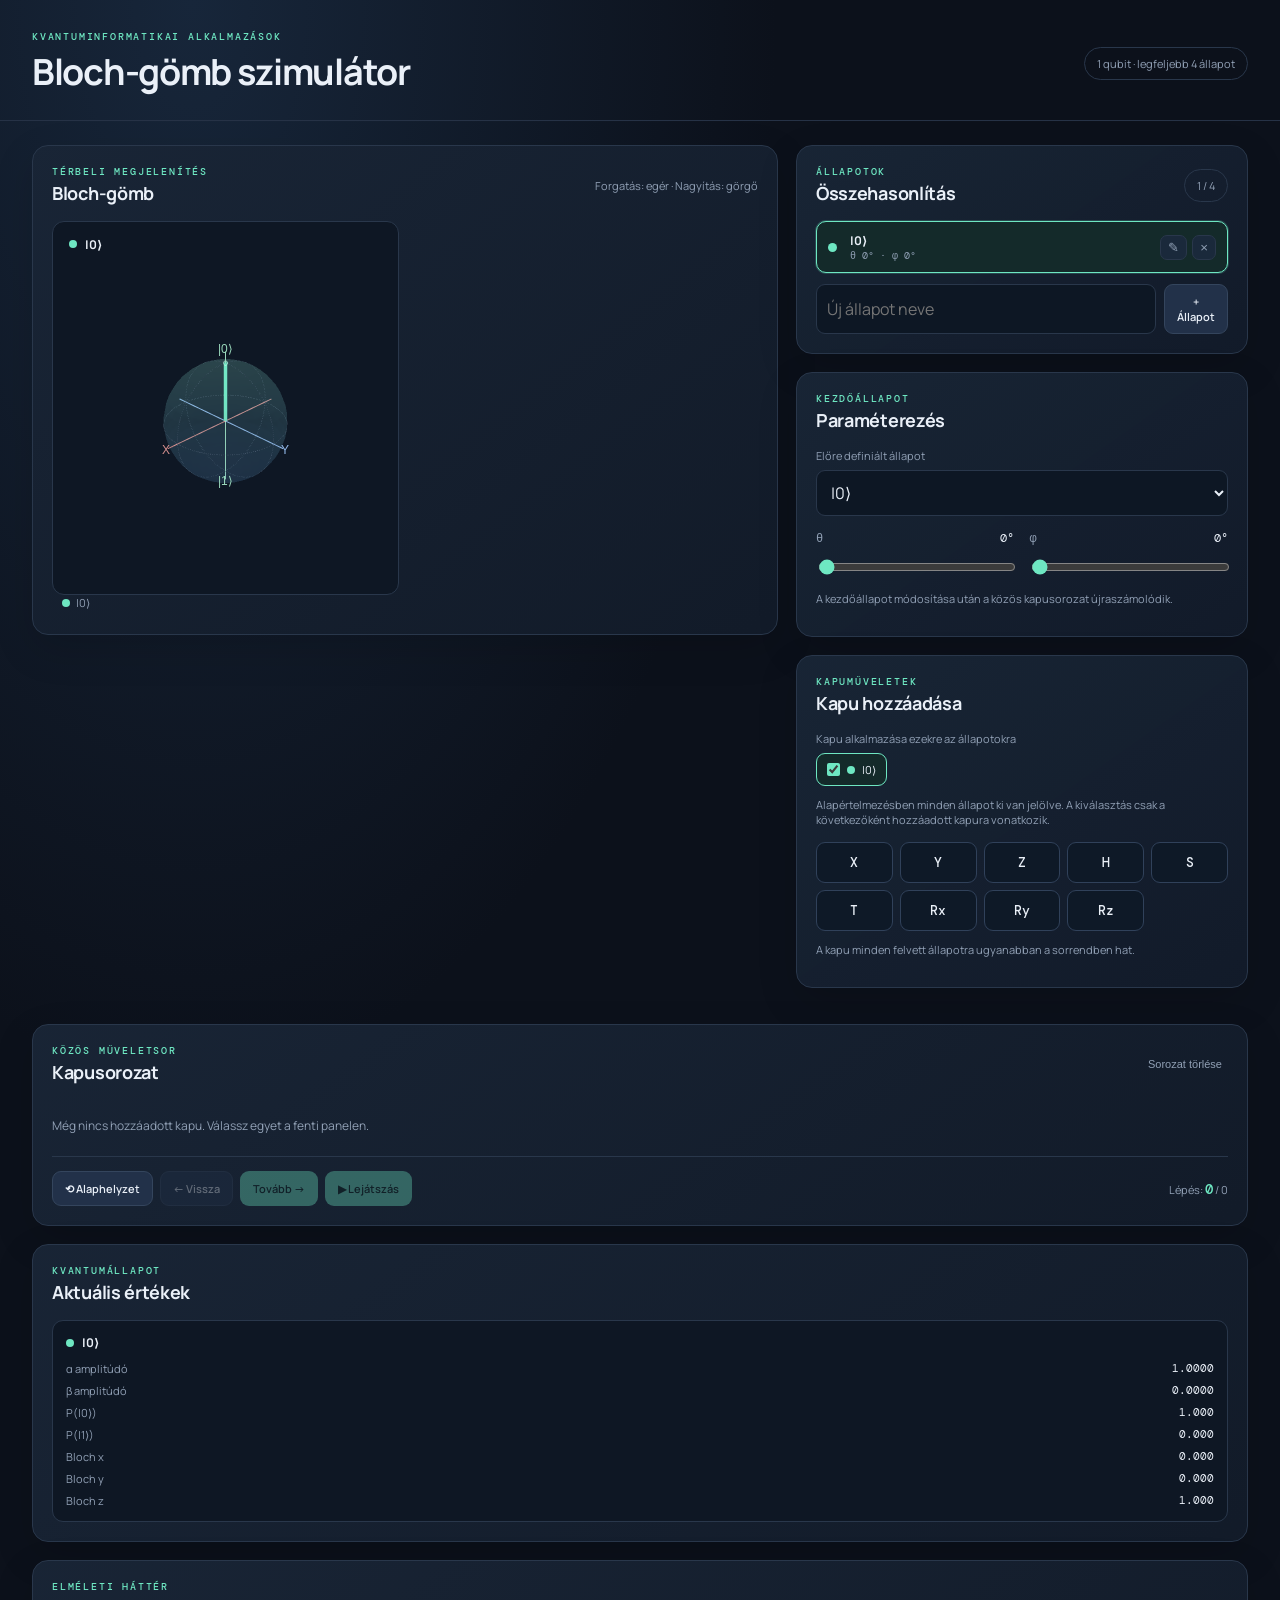
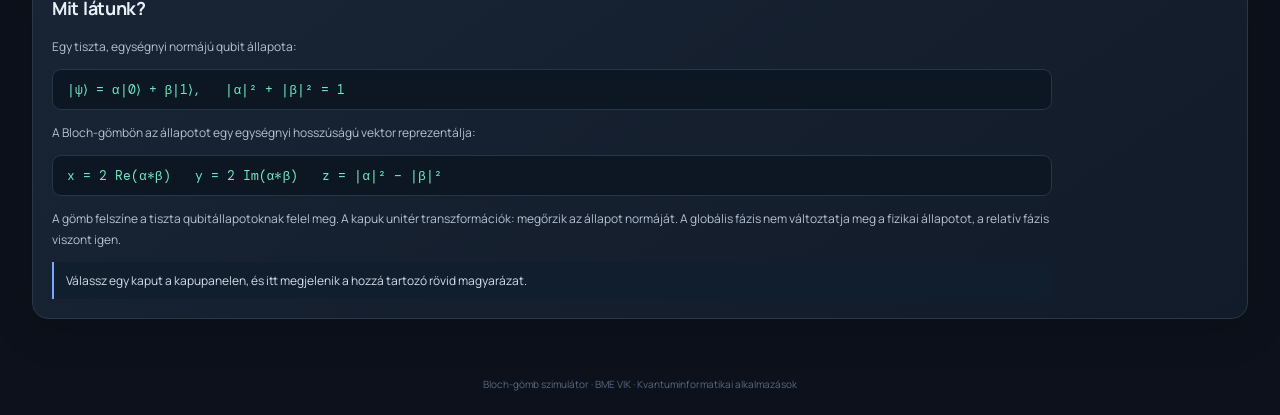
==== index.html @ 210e5cac "Big Push. Not finished. wrote a todo" ====
<!doctype html>
<html lang="hu">
<head>
  <meta charset="utf-8">
  <meta name="viewport" content="width=device-width, initial-scale=1">
  <title>Bloch-gömb szimulátor</title>
  <link rel="stylesheet" href="css/style.css">
  <link rel="stylesheet" href="css/components.css">
</head>
<body>
  <header class="topbar">
    <div>
      <p class="eyebrow">KVANTUMINFORMATIKAI ALKALMAZÁSOK</p>
      <h1>Bloch-gömb szimulátor</h1>
    </div>
    <div class="topbar-badge">1 qubit · legfeljebb 4 állapot</div>
  </header>

  <main class="app-grid">
    <section class="panel visualization-panel">
      <div class="panel-heading">
        <div><p class="eyebrow">TÉRBELI MEGJELENÍTÉS</p><h2>Bloch-gömb</h2></div>
        <span class="hint">Forgatás: egér · Nagyítás: görgő</span>
      </div>
      <div id="blochPlots" class="bloch-grid" aria-label="Az állapotok különálló Bloch-gömbjei"></div>
      <div id="plotFallback" class="plot-fallback hidden">
        <strong>Hiányzik a Plotly könyvtár.</strong>
        <p>Töltsd le a <code>plotly.min.js</code> fájlt, és másold a projekt <code>lib/</code> mappájába. Részletek a README-ben.</p>
      </div>
      <div id="legend" class="legend"></div>
    </section>

    <aside class="side-column">
      <section class="panel">
        <div class="panel-heading"><div><p class="eyebrow">ÁLLAPOTOK</p><h2>Összehasonlítás</h2></div><span id="stateCount" class="counter">1 / 4</span></div>
        <div id="stateList" class="state-list"></div>
        <div class="add-state-row">
          <input id="newStateName" type="text" maxlength="20" placeholder="Új állapot neve">
          <button id="addStateBtn" class="button button-secondary">+ Állapot</button>
        </div>
      </section>

      <section class="panel">
        <div class="panel-heading"><div><p class="eyebrow">KEZDŐÁLLAPOT</p><h2>Paraméterezés</h2></div></div>
        <label class="field-label" for="presetSelect">Előre definiált állapot</label>
        <select id="presetSelect">
          <option value="0">|0⟩</option><option value="1">|1⟩</option>
          <option value="plus">|+⟩</option><option value="minus">|−⟩</option>
          <option value="plusI">|+i⟩</option><option value="minusI">|−i⟩</option>
        </select>
        <div class="parameter-grid">
          <label>θ <span id="thetaValue">0°</span><input id="thetaInput" type="range" min="0" max="180" value="0"></label>
          <label>φ <span id="phiValue">0°</span><input id="phiInput" type="range" min="0" max="360" value="0"></label>
        </div>
        <p class="small-note">A kezdőállapot módosítása után a közös kapusorozat újraszámolódik.</p>
      </section>

      <section class="panel">
        <div class="panel-heading"><div><p class="eyebrow">KAPUMŰVELETEK</p><h2>Kapu hozzáadása</h2></div></div>
        <div class="gate-target-section">
            <label class="field-label">Kapu alkalmazása ezekre az állapotokra</label>
            <div id="gateTargets" class="gate-targets"></div>
            <p class="small-note">
                Alapértelmezésben minden állapot ki van jelölve.
                A kiválasztás csak a következőként hozzáadott kapura vonatkozik.
            </p>
        </div>
        <div class="gate-grid">
          <button class="gate-button" data-gate="X">X</button><button class="gate-button" data-gate="Y">Y</button>
          <button class="gate-button" data-gate="Z">Z</button><button class="gate-button" data-gate="H">H</button>
          <button class="gate-button" data-gate="S">S</button><button class="gate-button" data-gate="T">T</button>
          <button class="gate-button" data-gate="Rx">Rx</button><button class="gate-button" data-gate="Ry">Ry</button>
          <button class="gate-button" data-gate="Rz">Rz</button>
        </div>
        <label id="angleField" class="field-label hidden" for="gateAngle">Forgatási szög (fok)</label>
        <input id="gateAngle" class="hidden" type="number" value="90" step="15">
        <p class="small-note">A kapu minden felvett állapotra ugyanabban a sorrendben hat.</p>
      </section>
    </aside>

    <section class="panel circuit-panel">
      <div class="panel-heading"><div><p class="eyebrow">KÖZÖS MŰVELETSOR</p><h2>Kapusorozat</h2></div><button id="clearCircuitBtn" class="text-button">Sorozat törlése</button></div>
      <div id="circuitList" class="circuit-list"><span class="empty-state">Még nincs hozzáadott kapu. Válassz egyet a fenti panelen.</span></div>
      <div class="control-row">
        <div class="playback-controls">
          <button id="resetBtn" class="button button-secondary">⟲ Alaphelyzet</button>
          <button id="prevBtn" class="button button-secondary">← Vissza</button>
          <button id="nextBtn" class="button button-primary">Tovább →</button>
          <button id="playBtn" class="button button-primary">▶ Lejátszás</button>
        </div>
        <div class="step-indicator">Lépés: <strong id="stepValue">0</strong> / <span id="stepMax">0</span></div>
      </div>
    </section>

    <section class="panel details-panel">
      <div class="panel-heading"><div><p class="eyebrow">KVANTUMÁLLAPOT</p><h2>Aktuális értékek</h2></div></div>
      <div id="stateDetails" class="details-grid"></div>
    </section>

    <section class="panel theory-panel">
      <div class="panel-heading"><div><p class="eyebrow">ELMÉLETI HÁTTÉR</p><h2>Mit látunk?</h2></div></div>
      <div class="theory-content">
        <p>Egy tiszta, egységnyi normájú qubit állapota:</p>
        <div class="formula">|ψ⟩ = α|0⟩ + β|1⟩, &nbsp; |α|² + |β|² = 1</div>
        <p>A Bloch-gömbön az állapotot egy egységnyi hosszúságú vektor reprezentálja:</p>
        <div class="formula">x = 2 Re(α*β) &nbsp; y = 2 Im(α*β) &nbsp; z = |α|² − |β|²</div>
        <p>A gömb felszíne a tiszta qubitállapotoknak felel meg. A kapuk unitér transzformációk: megőrzik az állapot normáját. A globális fázis nem változtatja meg a fizikai állapotot, a relatív fázis viszont igen.</p>
        <div id="gateExplanation" class="explanation">Válassz egy kaput a kapupanelen, és itt megjelenik a hozzá tartozó rövid magyarázat.</div>
      </div>
    </section>
  </main>
  <footer>Bloch-gömb szimulátor · BME VIK · Kvantuminformatikai alkalmazások</footer>

  <script src="lib/plotly.min.js"></script>
  <script src="js/quantum.js"></script>
  <script src="js/gates.js"></script>
  <script src="js/simulator.js"></script>
  <script src="js/bloch-sphere.js"></script>
  <script src="js/ui.js"></script>
  <script src="js/main.js"></script>
</body>
</html>
---- css/style.css ----
@import url('https://fonts.googleapis.com/css2?family=DM+Mono:wght@400;500&family=Manrope:wght@400;500;600;700;800&display=swap');
:root{--bg:#0c111b;--panel:#141d2b;--panel2:#192536;--line:#29374b;--text:#eaf0f8;--muted:#91a0b5;--accent:#6ee7c2;--accent2:#7aa7ff;--danger:#ff7b86;--radius:16px}
*{box-sizing:border-box}body{margin:0;background:radial-gradient(ellipse at 15% 0%,#17263a 0,transparent 38%),var(--bg);color:var(--text);font-family:Manrope,system-ui,sans-serif;min-height:100vh}
.topbar{max-width:1440px;margin:auto;padding:30px 32px 24px;display:flex;align-items:center;justify-content:space-between;border-bottom:1px solid #263246}
h1{font-size:clamp(25px,3vw,36px);margin:4px 0 0;letter-spacing:-1.3px}h2{font-size:18px;margin:3px 0 0;letter-spacing:-.3px}.eyebrow{font:500 10px 'DM Mono',monospace;letter-spacing:1.8px;color:var(--accent);margin:0}.topbar-badge,.counter{border:1px solid var(--line);padding:8px 12px;border-radius:30px;color:var(--muted);font-size:11px}
.app-grid{max-width:1440px;margin:24px auto;padding:0 32px 30px;display:grid;grid-template-columns:minmax(0,1.65fr) minmax(330px,1fr);gap:18px;align-items:start}
.panel{background:linear-gradient(145deg,rgba(25,37,54,.96),rgba(18,27,41,.98));border:1px solid var(--line);border-radius:var(--radius);padding:19px;box-shadow:0 14px 40px #0002}
.visualization-panel{grid-row:span 2}.panel-heading{display:flex;justify-content:space-between;align-items:center;margin-bottom:16px}.hint,.small-note{font-size:11px;color:var(--muted)}.plot{width:100%;height:490px}.plot-fallback{height:490px;display:grid;align-content:center;text-align:center;color:var(--muted);padding:25px}.hidden{display:none!important}
.side-column{display:grid;gap:18px}.state-list{display:grid;gap:8px}.state-row{display:grid;grid-template-columns:12px minmax(0,1fr) auto;gap:10px;align-items:center;background:#0e1724;border:1px solid #27354a;border-radius:10px;padding:10px 11px}.state-dot{width:9px;height:9px;border-radius:50%}.state-name{font-size:12px;font-weight:700}.state-meta{font:10px 'DM Mono',monospace;color:var(--muted)}.state-actions{display:flex;gap:5px}.icon-button{border:1px solid var(--line);background:#1a293b;color:var(--muted);border-radius:7px;padding:4px 7px;cursor:pointer}.icon-button:hover{color:var(--text);border-color:var(--accent)}
.add-state-row{display:flex;gap:8px;margin-top:11px}input,select{font:inherit;color:var(--text);background:#0d1724;border:1px solid var(--line);border-radius:9px;padding:10px;width:100%;outline:none}input:focus,select:focus{border-color:var(--accent2)}.add-state-row input{min-width:0}
.field-label{display:block;font-size:11px;color:var(--muted);margin:12px 0 7px}.parameter-grid{display:grid;grid-template-columns:1fr 1fr;gap:15px;margin-top:14px}.parameter-grid label{font:12px 'DM Mono',monospace;color:var(--muted)}.parameter-grid label span{float:right;color:var(--text)}input[type=range]{padding:0;margin-top:12px;accent-color:var(--accent);background:transparent}
.gate-grid{display:grid;grid-template-columns:repeat(5,1fr);gap:7px}.gate-button{background:#0e1927;color:var(--text);border:1px solid #30415a;border-radius:9px;padding:11px 5px;font:500 13px 'DM Mono',monospace;cursor:pointer;transition:.15s}.gate-button:hover{border-color:var(--accent);color:var(--accent);transform:translateY(-1px)}#gateAngle{margin-bottom:5px}
.legend{display:flex;flex-wrap:wrap;gap:12px;padding:0 10px 5px}.legend-item{display:flex;gap:6px;align-items:center;color:var(--muted);font-size:11px}.legend-dot{width:8px;height:8px;border-radius:50%}
.circuit-panel,.details-panel,.theory-panel{grid-column:1/-1}.circuit-list{min-height:56px;display:flex;align-items:center;gap:8px;flex-wrap:wrap;padding:8px 0 14px}.circuit-chip{display:flex;align-items:center;gap:8px;background:#0e1927;border:1px solid #30415a;border-radius:9px;padding:8px 9px;font:12px 'DM Mono',monospace}.circuit-chip.active{border-color:var(--accent);box-shadow:0 0 0 1px #6ee7c233}.chip-index{color:var(--muted);font-size:10px}.chip-remove{border:0;background:transparent;color:var(--danger);cursor:pointer;font-size:15px}.empty-state{color:var(--muted);font-size:12px}.control-row{border-top:1px solid var(--line);padding-top:14px;display:flex;justify-content:space-between;align-items:center;gap:12px}.playback-controls{display:flex;gap:7px;flex-wrap:wrap}.button{border-radius:9px;padding:9px 12px;font:600 11px Manrope,sans-serif;cursor:pointer;border:1px solid transparent}.button-primary{background:var(--accent);color:#092019}.button-primary:hover{filter:brightness(1.08)}.button-secondary{background:#223149;color:var(--text);border-color:#34455d}.button-secondary:hover{border-color:var(--accent2)}.text-button{background:none;border:0;color:var(--muted);cursor:pointer;font-size:11px}.text-button:hover{color:var(--danger)}.step-indicator{font-size:11px;color:var(--muted);white-space:nowrap}.step-indicator strong{color:var(--accent);font:500 14px 'DM Mono',monospace}
.details-grid{display:grid;grid-template-columns:repeat(auto-fit,minmax(230px,1fr));gap:12px}.detail-card{border:1px solid var(--line);border-radius:11px;padding:13px;background:#0e1724}.detail-title{display:flex;align-items:center;gap:8px;font-size:12px;font-weight:700;margin-bottom:10px}.detail-table{display:grid;grid-template-columns:1fr auto;gap:7px;font-size:11px;color:var(--muted)}.detail-table strong{font:11px 'DM Mono',monospace;color:var(--text);text-align:right}
.theory-content{max-width:1000px;color:#b6c2d2;font-size:12px;line-height:1.75}.formula{font:13px 'DM Mono',monospace;color:var(--accent);background:#0d1724;border:1px solid #25354a;border-radius:9px;padding:11px 14px;margin:10px 0}.explanation{border-left:2px solid var(--accent2);padding:8px 12px;margin-top:12px;color:#d4deea;background:#111e2d;border-radius:0 8px 8px 0}
footer{text-align:center;color:#596a81;font-size:10px;padding:4px 20px 24px}
@media(max-width:900px){.app-grid{grid-template-columns:1fr;padding:0 16px}.visualization-panel{grid-row:auto}.side-column{grid-template-columns:1fr 1fr}.topbar{padding:22px 16px}.plot{height:410px}}
@media(max-width:600px){.side-column{grid-template-columns:1fr}.topbar{align-items:flex-start;gap:10px;flex-direction:column}.plot{height:350px}.control-row{align-items:flex-start;flex-direction:column}.parameter-grid{gap:8px}}

/* Külön Bloch-gömb minden kvantumállapothoz. */

.bloch-grid {
  display: grid;
  grid-template-columns: repeat(2, minmax(0, 1fr));
  gap: 12px;
  width: 100%;
}

.bloch-grid[data-count="1"] {
  grid-template-columns: 1fr;
}

.bloch-card {
  min-width: 0;
  overflow: hidden;
  background: #0e1724;
  border: 1px solid var(--line);
  border-radius: 12px;
  padding: 8px;
}

.bloch-card-heading {
  display: flex;
  align-items: center;
  gap: 8px;
  min-height: 26px;
  padding: 2px 8px 0;
}

.bloch-card-name {
  font-size: 12px;
  color: var(--text);
}

.bloch-plot-canvas {
  width: 100%;
  height: 330px;
}

.bloch-grid[data-count="1"] .bloch-plot-canvas {
  height: 490px;
}

@media (max-width: 900px) {
  .bloch-plot-canvas {
    height: 300px;
  }

  .bloch-grid[data-count="1"] .bloch-plot-canvas {
    height: 410px;
  }
}

@media (max-width: 600px) {
  .bloch-grid {
    grid-template-columns: 1fr;
  }

  .bloch-plot-canvas,
  .bloch-grid[data-count="1"] .bloch-plot-canvas {
    height: 350px;
  }
}


/* Kiválasztott állapot a listában. */
.state-row.selected {
  border-color: var(--accent);
  background: #142a2a;
  box-shadow: 0 0 0 1px #6ee7c233;
}

/* Kapu célállapotainak kiválasztása. */
.gate-target-section {
  margin-bottom: 15px;
}

.gate-targets {
  display: flex;
  flex-wrap: wrap;
  gap: 8px;
}

.gate-target-option {
  display: inline-flex;
  align-items: center;
  gap: 7px;
  padding: 8px 10px;
  background: #0e1724;
  border: 1px solid var(--line);
  border-radius: 9px;
  color: var(--text);
  font-size: 11px;
  cursor: pointer;
}

.gate-target-option:has(input:checked) {
  border-color: var(--accent);
  background: #142a2a;
}

.gate-target-option input {
  width: auto;
  margin: 0;
  accent-color: var(--accent);
}

.chip-targets {
  color: var(--muted);
  font: 10px 'DM Mono', monospace;
  max-width: 180px;
  overflow: hidden;
  text-overflow: ellipsis;
  white-space: nowrap;
}
---- css/components.css ----
/* A komponensek közös, újrahasznosítható stílusai. */
button:focus-visible{outline:2px solid var(--accent);outline-offset:2px}
button:disabled{opacity:.35;cursor:not-allowed;transform:none}
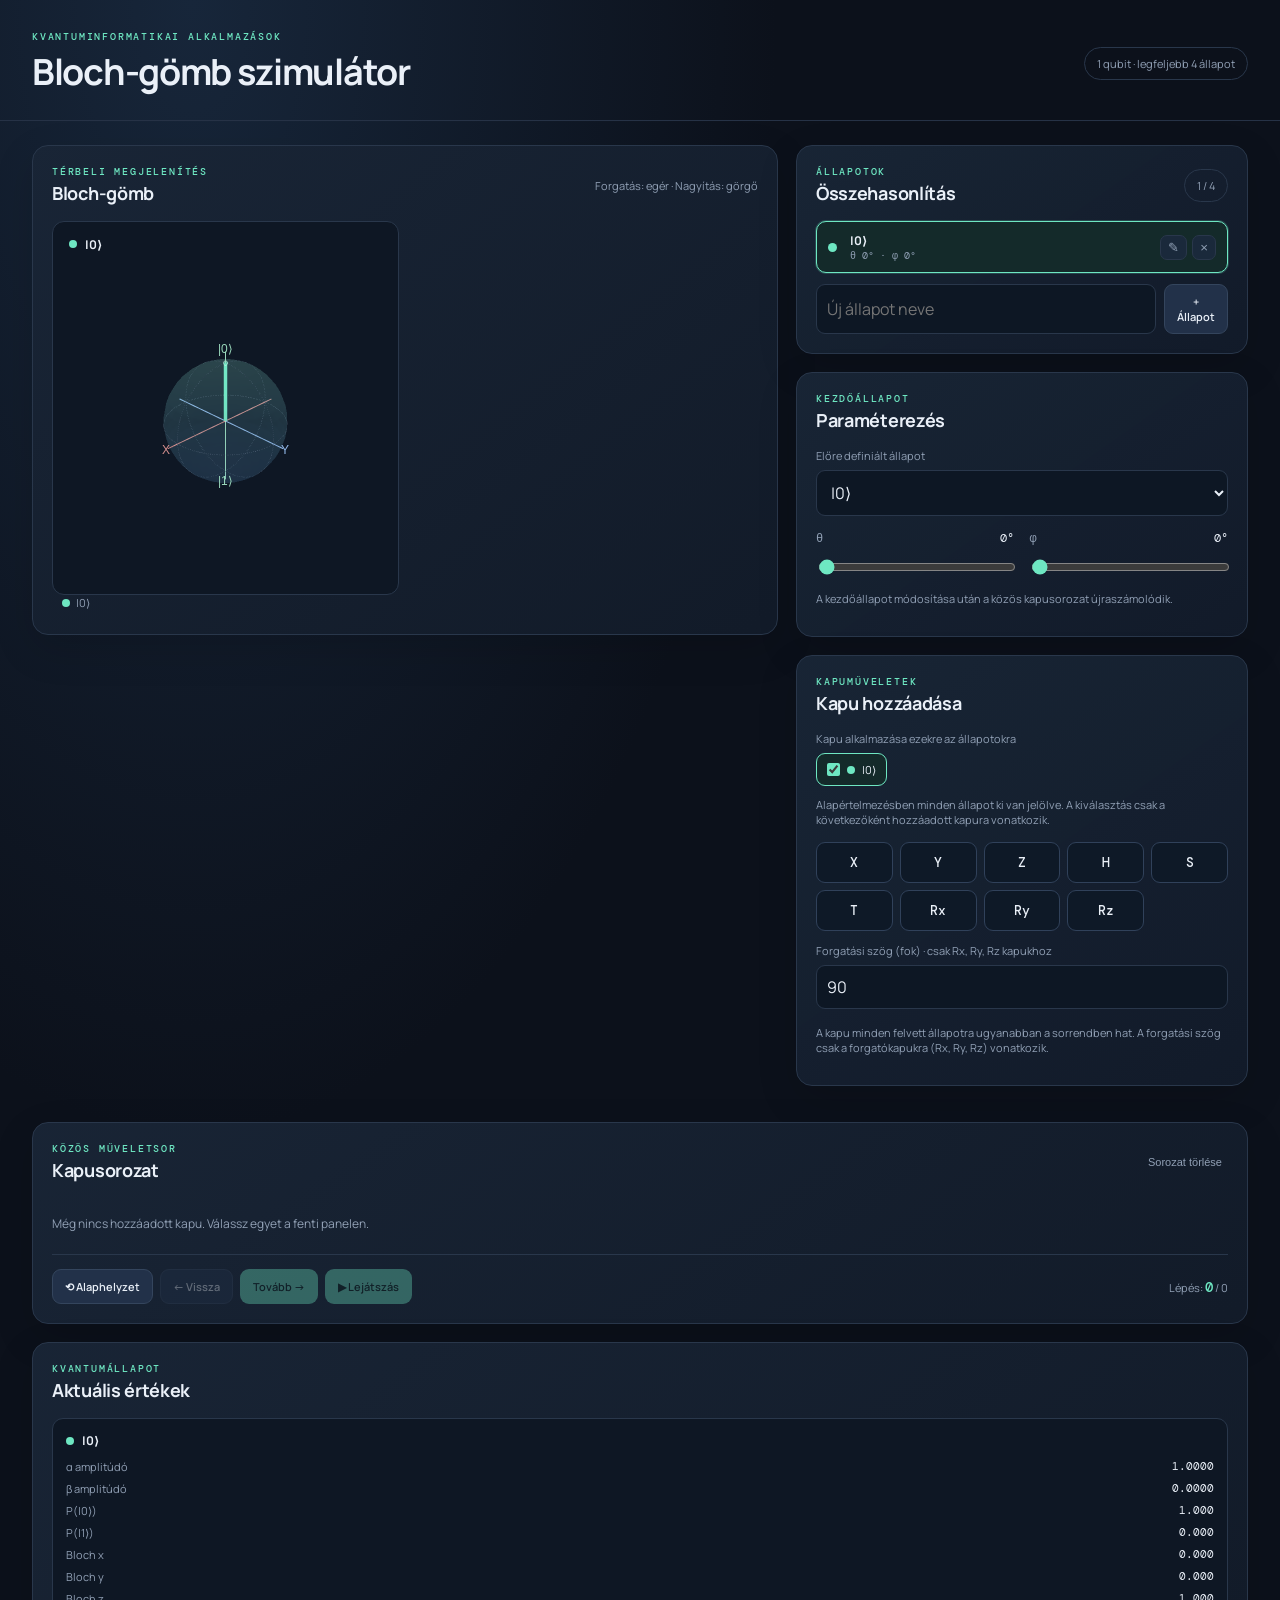
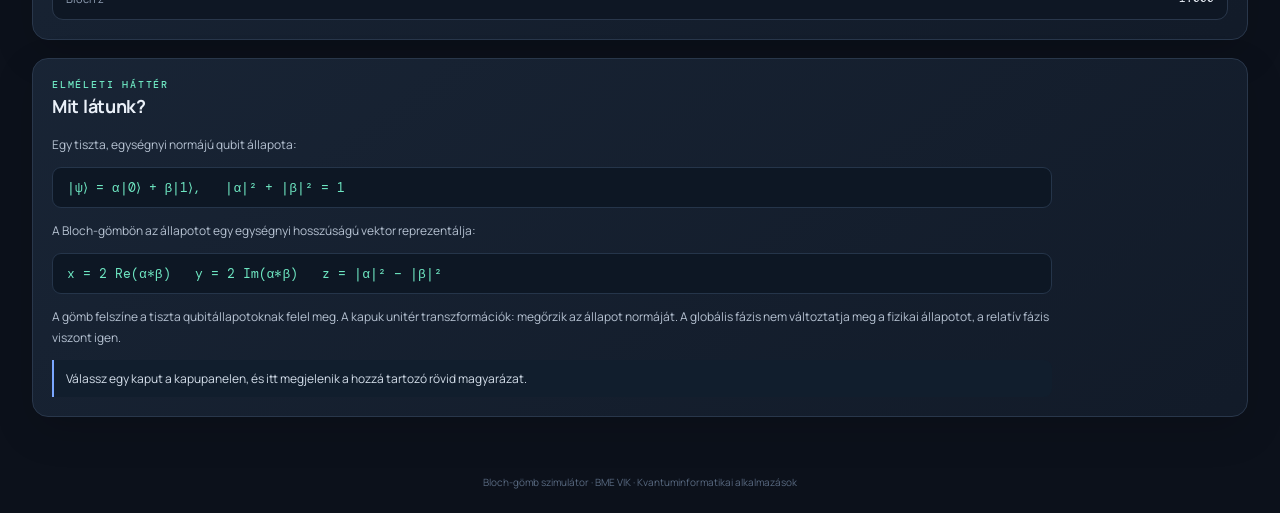
==== commit fd23a641: "fix: forgatasi szog mezo lathatova tetele es Readme frissitese - A #angleField/#gateAngle tobbe nem " ====
--- a/index.html
+++ b/index.html
@@ -72,9 +72,9 @@
           <button class="gate-button" data-gate="Rx">Rx</button><button class="gate-button" data-gate="Ry">Ry</button>
           <button class="gate-button" data-gate="Rz">Rz</button>
         </div>
-        <label id="angleField" class="field-label hidden" for="gateAngle">Forgatási szög (fok)</label>
-        <input id="gateAngle" class="hidden" type="number" value="90" step="15">
-        <p class="small-note">A kapu minden felvett állapotra ugyanabban a sorrendben hat.</p>
+        <label id="angleField" class="field-label" for="gateAngle">Forgatási szög (fok) · csak Rx, Ry, Rz kapukhoz</label>
+        <input id="gateAngle" type="number" value="90" step="15" min="-360" max="360">
+        <p class="small-note">A kapu minden felvett állapotra ugyanabban a sorrendben hat. A forgatási szög csak a forgatókapukra (Rx, Ry, Rz) vonatkozik.</p>
       </section>
     </aside>
 
--- a/css/components.css
+++ b/css/components.css
@@ -1,3 +1,13 @@
 /* A komponensek közös, újrahasznosítható stílusai. */
 button:focus-visible{outline:2px solid var(--accent);outline-offset:2px}
 button:disabled{opacity:.35;cursor:not-allowed;transform:none}
+
+/* A forgatási szög mező kiemelése, amikor forgatókapura (Rx/Ry/Rz) mutat a felhasználó. */
+#angleField.angle-active {
+  color: var(--accent);
+}
+
+#angleField.angle-active + #gateAngle {
+  border-color: var(--accent);
+  box-shadow: 0 0 0 1px #6ee7c233;
+}
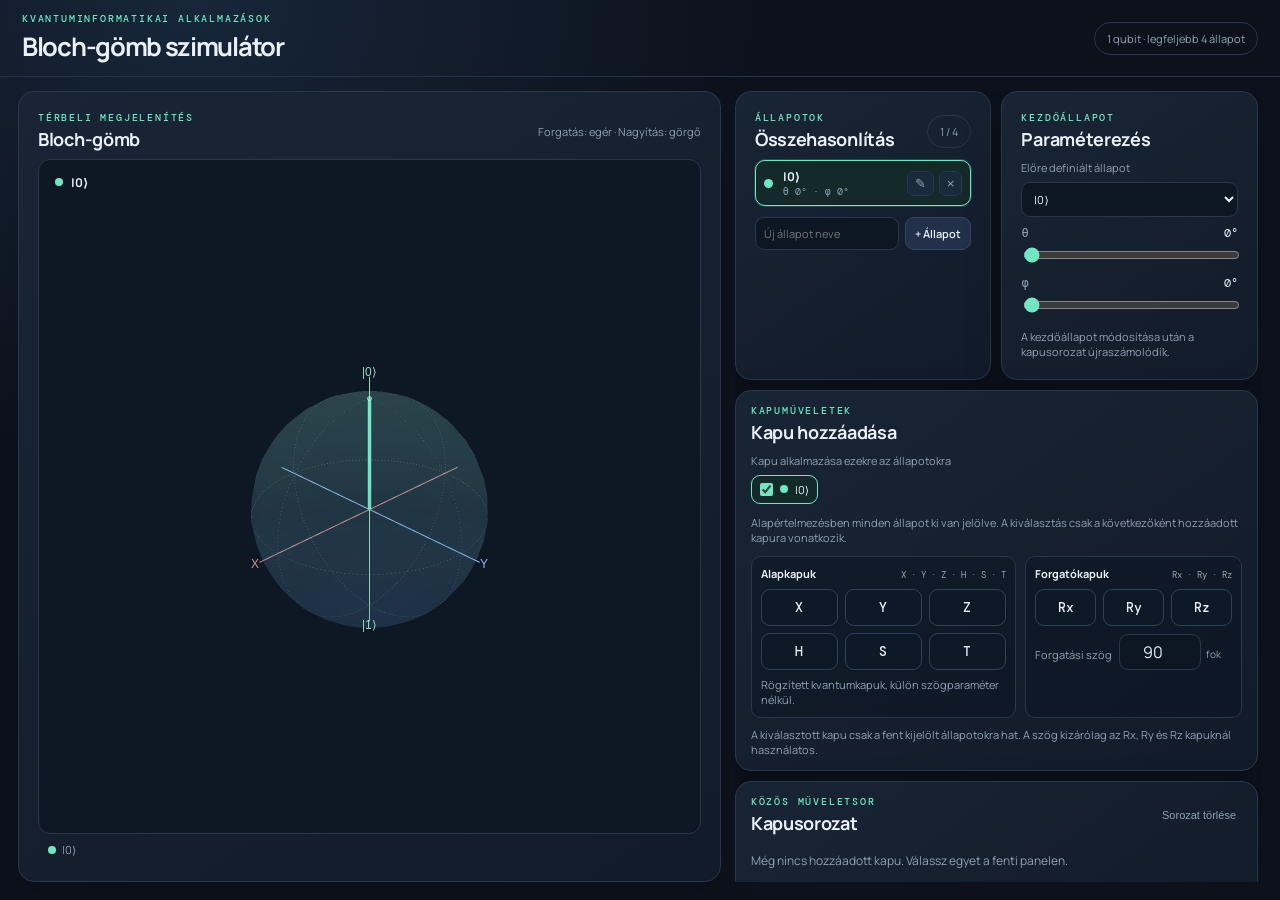
==== commit d8534bc5: "Work in progress. Read the TODO. A lot more done, just a few more need. e.g.:human tests" ====
--- a/index.html
+++ b/index.html
@@ -22,7 +22,7 @@
         <div><p class="eyebrow">TÉRBELI MEGJELENÍTÉS</p><h2>Bloch-gömb</h2></div>
         <span class="hint">Forgatás: egér · Nagyítás: görgő</span>
       </div>
-      <div id="blochPlots" class="bloch-grid" aria-label="Az állapotok különálló Bloch-gömbjei"></div>
+      <div id="blochPlots" class="bloch-grid" aria-label="A kiválasztott kvantumállapot Bloch-gömbje"></div>
       <div id="plotFallback" class="plot-fallback hidden">
         <strong>Hiányzik a Plotly könyvtár.</strong>
         <p>Töltsd le a <code>plotly.min.js</code> fájlt, és másold a projekt <code>lib/</code> mappájába. Részletek a README-ben.</p>
@@ -31,7 +31,8 @@
     </section>
 
     <aside class="side-column">
-      <section class="panel">
+      <div class="control-top-grid">
+      <section class="panel state-panel">
         <div class="panel-heading"><div><p class="eyebrow">ÁLLAPOTOK</p><h2>Összehasonlítás</h2></div><span id="stateCount" class="counter">1 / 4</span></div>
         <div id="stateList" class="state-list"></div>
         <div class="add-state-row">
@@ -40,22 +41,24 @@
         </div>
       </section>
 
-      <section class="panel">
+      <section class="panel parameter-panel">
         <div class="panel-heading"><div><p class="eyebrow">KEZDŐÁLLAPOT</p><h2>Paraméterezés</h2></div></div>
         <label class="field-label" for="presetSelect">Előre definiált állapot</label>
         <select id="presetSelect">
           <option value="0">|0⟩</option><option value="1">|1⟩</option>
           <option value="plus">|+⟩</option><option value="minus">|−⟩</option>
           <option value="plusI">|+i⟩</option><option value="minusI">|−i⟩</option>
+        <option value="custom">Egyéni</option>
         </select>
         <div class="parameter-grid">
           <label>θ <span id="thetaValue">0°</span><input id="thetaInput" type="range" min="0" max="180" value="0"></label>
           <label>φ <span id="phiValue">0°</span><input id="phiInput" type="range" min="0" max="360" value="0"></label>
         </div>
-        <p class="small-note">A kezdőállapot módosítása után a közös kapusorozat újraszámolódik.</p>
+        <p class="small-note">A kezdőállapot módosítása után a kapusorozat újraszámolódik.</p>
       </section>
+      </div>
 
-      <section class="panel">
+      <section class="panel gate-panel">
         <div class="panel-heading"><div><p class="eyebrow">KAPUMŰVELETEK</p><h2>Kapu hozzáadása</h2></div></div>
         <div class="gate-target-section">
             <label class="field-label">Kapu alkalmazása ezekre az állapotokra</label>
@@ -65,20 +68,31 @@
                 A kiválasztás csak a következőként hozzáadott kapura vonatkozik.
             </p>
         </div>
-        <div class="gate-grid">
-          <button class="gate-button" data-gate="X">X</button><button class="gate-button" data-gate="Y">Y</button>
-          <button class="gate-button" data-gate="Z">Z</button><button class="gate-button" data-gate="H">H</button>
-          <button class="gate-button" data-gate="S">S</button><button class="gate-button" data-gate="T">T</button>
-          <button class="gate-button" data-gate="Rx">Rx</button><button class="gate-button" data-gate="Ry">Ry</button>
-          <button class="gate-button" data-gate="Rz">Rz</button>
+        <div class="gate-groups">
+          <div class="gate-group standard-gates">
+            <div class="gate-group-heading"><strong>Alapkapuk</strong><span>X · Y · Z · H · S · T</span></div>
+            <div class="gate-grid standard-gate-grid">
+              <button class="gate-button" data-gate="X">X</button><button class="gate-button" data-gate="Y">Y</button>
+              <button class="gate-button" data-gate="Z">Z</button><button class="gate-button" data-gate="H">H</button>
+              <button class="gate-button" data-gate="S">S</button><button class="gate-button" data-gate="T">T</button>
+            </div>
+            <p class="small-note">Rögzített kvantumkapuk, külön szögparaméter nélkül.</p>
+          </div>
+          <div class="gate-group rotation-gates">
+            <div class="gate-group-heading"><strong>Forgatókapuk</strong><span>Rx · Ry · Rz</span></div>
+            <div class="gate-grid rotation-gate-grid">
+              <button class="gate-button" data-gate="Rx">Rx</button><button class="gate-button" data-gate="Ry">Ry</button>
+              <button class="gate-button" data-gate="Rz">Rz</button>
+            </div>
+            <div class="angle-control">
+              <label id="angleField" class="field-label" for="gateAngle">Forgatási szög</label>
+              <div class="angle-input-row"><input id="gateAngle" type="number" value="90" step="15" min="-360" max="360"><span>fok</span></div>
+            </div>
+          </div>
         </div>
-        <label id="angleField" class="field-label" for="gateAngle">Forgatási szög (fok) · csak Rx, Ry, Rz kapukhoz</label>
-        <input id="gateAngle" type="number" value="90" step="15" min="-360" max="360">
-        <p class="small-note">A kapu minden felvett állapotra ugyanabban a sorrendben hat. A forgatási szög csak a forgatókapukra (Rx, Ry, Rz) vonatkozik.</p>
+        <p class="small-note gate-help">A kiválasztott kapu csak a fent kijelölt állapotokra hat. A szög kizárólag az Rx, Ry és Rz kapuknál használatos.</p>
       </section>
-    </aside>
-
-    <section class="panel circuit-panel">
+      <section class="panel circuit-panel">
       <div class="panel-heading"><div><p class="eyebrow">KÖZÖS MŰVELETSOR</p><h2>Kapusorozat</h2></div><button id="clearCircuitBtn" class="text-button">Sorozat törlése</button></div>
       <div id="circuitList" class="circuit-list"><span class="empty-state">Még nincs hozzáadott kapu. Válassz egyet a fenti panelen.</span></div>
       <div class="control-row">
@@ -92,12 +106,13 @@
       </div>
     </section>
 
-    <section class="panel details-panel">
+      <div class="info-grid">
+      <section class="panel details-panel">
       <div class="panel-heading"><div><p class="eyebrow">KVANTUMÁLLAPOT</p><h2>Aktuális értékek</h2></div></div>
       <div id="stateDetails" class="details-grid"></div>
     </section>
 
-    <section class="panel theory-panel">
+      <section class="panel theory-panel">
       <div class="panel-heading"><div><p class="eyebrow">ELMÉLETI HÁTTÉR</p><h2>Mit látunk?</h2></div></div>
       <div class="theory-content">
         <p>Egy tiszta, egységnyi normájú qubit állapota:</p>
@@ -107,7 +122,9 @@
         <p>A gömb felszíne a tiszta qubitállapotoknak felel meg. A kapuk unitér transzformációk: megőrzik az állapot normáját. A globális fázis nem változtatja meg a fizikai állapotot, a relatív fázis viszont igen.</p>
         <div id="gateExplanation" class="explanation">Válassz egy kaput a kapupanelen, és itt megjelenik a hozzá tartozó rövid magyarázat.</div>
       </div>
-    </section>
+      </section>
+      </div>
+    </aside>
   </main>
   <footer>Bloch-gömb szimulátor · BME VIK · Kvantuminformatikai alkalmazások</footer>
 
--- a/css/style.css
+++ b/css/style.css
@@ -134,3 +134,246 @@
   text-overflow: ellipsis;
   white-space: nowrap;
 }
+
+
+/* Teljes képernyős, kétpaneles munkafelület */
+html, body {
+  height: 100%;
+}
+body {
+  min-height: 0;
+  height: 100dvh;
+  overflow: hidden;
+  display: flex;
+  flex-direction: column;
+}
+.topbar {
+  width: 100%;
+  max-width: none;
+  flex: 0 0 auto;
+  padding: 12px 22px;
+}
+.topbar h1 {
+  font-size: clamp(21px, 2vw, 29px);
+}
+.app-grid {
+  width: 100%;
+  max-width: none;
+  flex: 1 1 auto;
+  min-height: 0;
+  margin: 0;
+  padding: 14px 18px 18px;
+  display: grid;
+  grid-template-columns: minmax(0, 1.2fr) minmax(390px, 0.9fr);
+  gap: 14px;
+  align-items: stretch;
+  overflow: hidden;
+}
+.visualization-panel {
+  grid-row: auto;
+  min-width: 0;
+  min-height: 0;
+  display: flex;
+  flex-direction: column;
+  overflow: hidden;
+}
+.visualization-panel .panel-heading {
+  flex: 0 0 auto;
+  margin-bottom: 8px;
+}
+.visualization-panel .bloch-grid {
+  flex: 1 1 auto;
+  min-height: 0;
+  display: grid;
+  grid-template-columns: repeat(2, minmax(0, 1fr));
+  grid-template-rows: repeat(2, minmax(0, 1fr));
+  gap: 10px;
+}
+.visualization-panel .bloch-grid[data-count="1"] {
+  grid-template-columns: minmax(0, 1fr);
+  grid-template-rows: minmax(0, 1fr);
+}
+.visualization-panel .bloch-grid[data-count="2"] {
+  grid-template-columns: repeat(2, minmax(0, 1fr));
+  grid-template-rows: minmax(0, 1fr);
+}
+.visualization-panel .bloch-card {
+  min-width: 0;
+  min-height: 0;
+  height: 100%;
+  display: flex;
+  flex-direction: column;
+}
+.visualization-panel .bloch-card-heading {
+  flex: 0 0 auto;
+}
+.visualization-panel .bloch-plot-canvas {
+  flex: 1 1 auto;
+  min-width: 0;
+  min-height: 0;
+  height: auto;
+}
+.visualization-panel .legend {
+  flex: 0 0 auto;
+  padding-top: 8px;
+}
+.side-column {
+  min-width: 0;
+  min-height: 0;
+  display: flex;
+  flex-direction: column;
+  gap: 10px;
+  overflow-y: auto;
+  overscroll-behavior: contain;
+  padding-right: 4px;
+}
+.side-column > .panel {
+  flex: 0 0 auto;
+  padding: 13px 15px;
+}
+.side-column .panel-heading {
+  margin-bottom: 9px;
+}
+.side-column .circuit-list {
+  min-height: 38px;
+  padding: 4px 0 9px;
+}
+.side-column .control-row {
+  padding-top: 9px;
+}
+.side-column .theory-content {
+  font-size: 11px;
+  line-height: 1.55;
+}
+.side-column .formula {
+  font-size: 11px;
+  padding: 8px 10px;
+  margin: 7px 0;
+}
+footer {
+  display: none;
+}
+.bloch-grid[data-count="1"] .bloch-plot-canvas,
+.bloch-plot-canvas {
+  height: auto;
+}
+@media (max-width: 900px) {
+  body {
+    height: auto;
+    min-height: 100dvh;
+    overflow: auto;
+    display: block;
+  }
+  .topbar {
+    padding: 14px 16px;
+  }
+  .app-grid {
+    display: flex;
+    flex-direction: column;
+    overflow: visible;
+    padding: 12px;
+  }
+  .visualization-panel {
+    min-height: 58vh;
+  }
+ .visualization-panel .bloch-grid {
+    min-height: 48vh;
+    grid-template-columns: minmax(0, 1fr);
+    grid-template-rows: none;
+    grid-auto-rows: minmax(320px, 44vh);
+  }
+  .visualization-panel .bloch-plot-canvas {
+    min-height: 44vh;
+  }
+  .side-column {
+    overflow: visible;
+  }
+  footer {
+    display: block;
+    padding: 10px;
+  }
+}
+
+/* Kompakt, összefüggő vezérlőelrendezés a jobb oldali panelen. */
+.control-top-grid {
+  display: grid;
+  grid-template-columns: minmax(0, 1fr) minmax(0, 1fr);
+  gap: 10px;
+  align-items: stretch;
+}
+.control-top-grid > .panel { min-width: 0; }
+.control-top-grid .panel-heading { min-height: 34px; }
+.state-panel .state-list { gap: 5px; }
+.state-panel .state-row { padding: 7px 8px; gap: 7px; }
+.state-panel .add-state-row { gap: 6px; }
+.state-panel .add-state-row input { padding: 8px; font-size: 11px; }
+.state-panel .add-state-row .button { padding: 8px 9px; white-space: nowrap; }
+.parameter-panel select { padding: 8px; font-size: 11px; }
+.parameter-panel .field-label { margin-top: 7px; }
+.parameter-panel .parameter-grid { grid-template-columns: 1fr; gap: 7px; margin-top: 8px; }
+.parameter-panel input[type="range"] { margin-top: 5px; }
+.parameter-panel .small-note { line-height: 1.4; margin-bottom: 0; }
+
+.gate-target-section { margin-bottom: 10px; }
+.gate-target-section .field-label { margin-top: 4px; }
+.gate-targets { gap: 6px; }
+.gate-target-option { padding: 6px 8px; }
+.gate-groups {
+  display: grid;
+  grid-template-columns: minmax(0, 1.1fr) minmax(0, .9fr);
+  gap: 9px;
+}
+.gate-group {
+  min-width: 0;
+  padding: 9px;
+  border: 1px solid var(--line);
+  border-radius: 10px;
+  background: rgba(8, 17, 29, .42);
+}
+.gate-group-heading {
+  display: flex;
+  align-items: baseline;
+  justify-content: space-between;
+  gap: 6px;
+  margin-bottom: 8px;
+}
+.gate-group-heading strong { font-size: 11px; }
+.gate-group-heading span { color: var(--muted); font: 9px 'DM Mono', monospace; white-space: nowrap; }
+.standard-gate-grid { grid-template-columns: repeat(3, minmax(0, 1fr)); }
+.rotation-gate-grid { grid-template-columns: repeat(3, minmax(0, 1fr)); }
+.gate-group .gate-button { padding: 9px 3px; }
+.gate-group .small-note { margin: 7px 0 0; line-height: 1.4; }
+.angle-control { display: flex; align-items: center; gap: 7px; margin-top: 8px; }
+.angle-control .field-label { margin: 0; white-space: nowrap; }
+.angle-input-row { display: flex; align-items: center; gap: 5px; min-width: 0; }
+.angle-input-row input { min-width: 0; padding: 6px 7px; text-align: center; }
+.angle-input-row span { color: var(--muted); font-size: 10px; }
+.gate-help { margin: 9px 0 0; }
+
+.info-grid {
+  display: grid;
+  grid-template-columns: minmax(0, 1.15fr) minmax(0, .85fr);
+  gap: 10px;
+  align-items: start;
+}
+.info-grid > .panel { min-width: 0; }
+.info-grid .details-grid { grid-template-columns: 1fr; }
+.info-grid .detail-card { padding: 9px; }
+.info-grid .detail-table { gap: 5px; }
+.info-grid .theory-content { font-size: 10px; line-height: 1.45; }
+.info-grid .formula { font-size: 9px; padding: 7px; overflow-wrap: anywhere; }
+.info-grid .explanation { padding: 7px 9px; margin-top: 8px; }
+
+@media (max-width: 1200px) {
+  .control-top-grid { grid-template-columns: 1fr; }
+  .parameter-panel .parameter-grid { grid-template-columns: 1fr 1fr; }
+}
+@media (max-width: 900px) {
+  .control-top-grid { grid-template-columns: 1fr 1fr; }
+  .info-grid { grid-template-columns: 1fr; }
+  .info-grid .details-grid { grid-template-columns: repeat(auto-fit, minmax(180px, 1fr)); }
+}
+@media (max-width: 600px) {
+  .control-top-grid, .gate-groups { grid-template-columns: 1fr; }
+  .parameter-panel .parameter-grid { grid-template-columns: 1fr 1fr; }
+}
--- a/css/components.css
+++ b/css/components.css
@@ -11,3 +11,9 @@
   border-color: var(--accent);
   box-shadow: 0 0 0 1px #6ee7c233;
 }
+
+/* A szögmező kiemelése akkor is működik, ha az input külön sorban van. */
+#angleField.angle-active + .angle-input-row input {
+  border-color: var(--accent);
+  box-shadow: 0 0 0 1px #6ee7c233;
+}
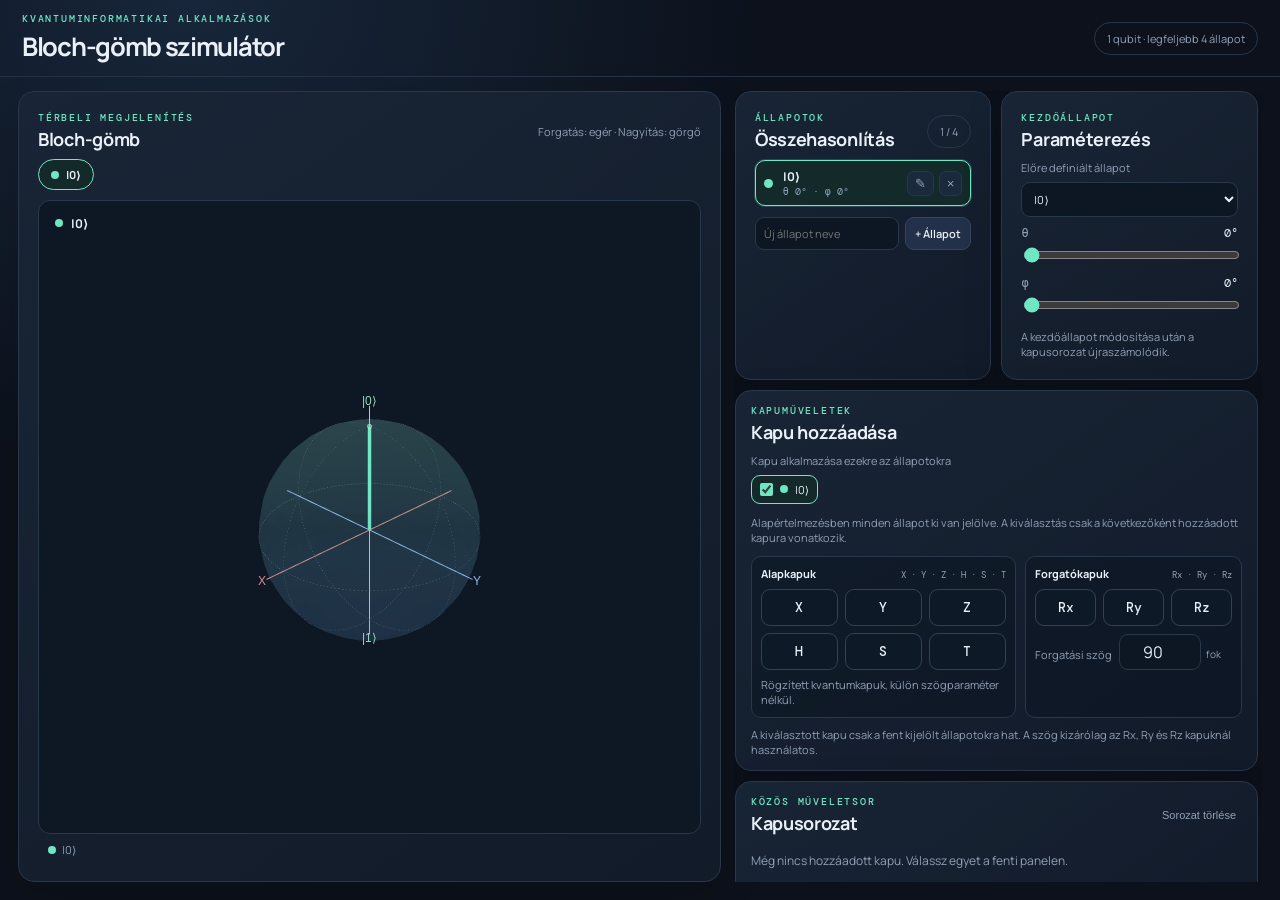
==== commit b3bab201: "TODO listes vegigmentem, javitottam az esetleges hibákat, a képernyőfotok és pár dolog még hianyzik" ====
--- a/index.html
+++ b/index.html
@@ -22,6 +22,7 @@
         <div><p class="eyebrow">TÉRBELI MEGJELENÍTÉS</p><h2>Bloch-gömb</h2></div>
         <span class="hint">Forgatás: egér · Nagyítás: görgő</span>
       </div>
+      <div id="sphereSelector" class="sphere-selector" role="group" aria-label="Megjelenített állapot kiválasztása"></div>
       <div id="blochPlots" class="bloch-grid" aria-label="A kiválasztott kvantumállapot Bloch-gömbje"></div>
       <div id="plotFallback" class="plot-fallback hidden">
         <strong>Hiányzik a Plotly könyvtár.</strong>
--- a/css/components.css
+++ b/css/components.css
@@ -17,3 +17,45 @@
   border-color: var(--accent);
   box-shadow: 0 0 0 1px #6ee7c233;
 }
+
+/* Választósáv: melyik állapot Bloch-gömbje legyen látható. */
+.sphere-selector {
+  display: flex;
+  flex: 0 0 auto;
+  flex-wrap: wrap;
+  gap: 6px;
+  margin-bottom: 10px;
+}
+
+.sphere-tab {
+  display: inline-flex;
+  align-items: center;
+  gap: 7px;
+  max-width: 100%;
+  padding: 7px 12px;
+  border: 1px solid var(--line);
+  border-radius: 30px;
+  background: #0e1724;
+  color: var(--muted);
+  font: inherit;
+  font-size: 11px;
+  cursor: pointer;
+}
+
+.sphere-tab:hover {
+  color: var(--text);
+  border-color: var(--accent2);
+}
+
+.sphere-tab.active {
+  color: var(--text);
+  border-color: var(--accent);
+  background: #142a2a;
+  font-weight: 700;
+}
+
+.sphere-tab span {
+  overflow: hidden;
+  text-overflow: ellipsis;
+  white-space: nowrap;
+}
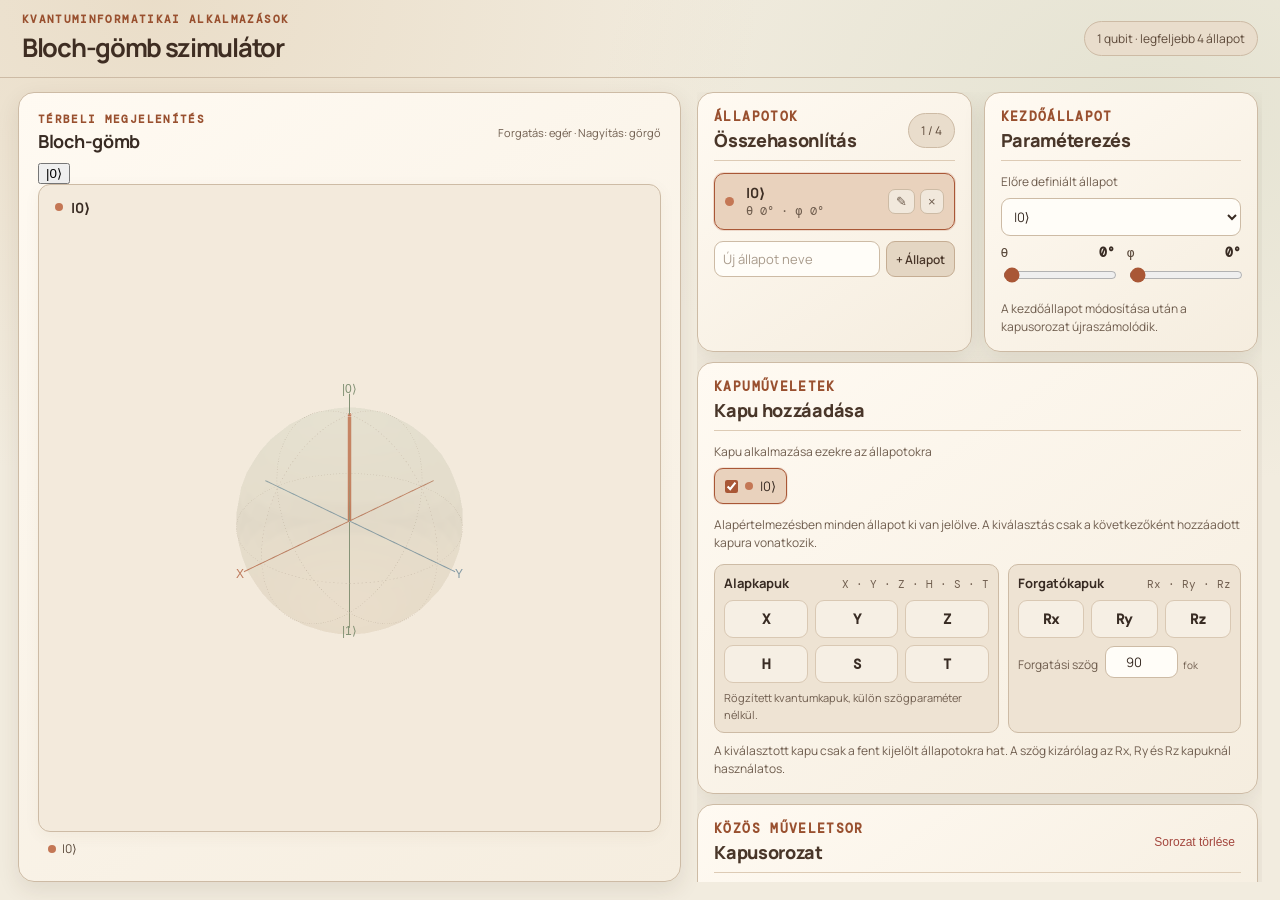
==== commit f4c4afb0: "apro javitas" ====
--- a/index.html
+++ b/index.html
@@ -6,6 +6,7 @@
   <title>Bloch-gömb szimulátor</title>
   <link rel="stylesheet" href="css/style.css">
   <link rel="stylesheet" href="css/components.css">
+  <link rel="stylesheet" href="css/animations.css">
 </head>
 <body>
   <header class="topbar">
--- a/css/style.css
+++ b/css/style.css
@@ -1,5 +1,5 @@
 @import url('https://fonts.googleapis.com/css2?family=DM+Mono:wght@400;500&family=Manrope:wght@400;500;600;700;800&display=swap');
-:root{--bg:#0c111b;--panel:#141d2b;--panel2:#192536;--line:#29374b;--text:#eaf0f8;--muted:#91a0b5;--accent:#6ee7c2;--accent2:#7aa7ff;--danger:#ff7b86;--radius:16px}
+:root{color-scheme:light;--bg:#f5f0e6;--panel:#fffdf8;--panel2:#f0e8dc;--line:#ddcfbd;--text:#40372f;--muted:#88796a;--accent:#b86f4b;--accent2:#7d8b68;--danger:#b65b52;--radius:16px}
 *{box-sizing:border-box}body{margin:0;background:radial-gradient(ellipse at 15% 0%,#17263a 0,transparent 38%),var(--bg);color:var(--text);font-family:Manrope,system-ui,sans-serif;min-height:100vh}
 .topbar{max-width:1440px;margin:auto;padding:30px 32px 24px;display:flex;align-items:center;justify-content:space-between;border-bottom:1px solid #263246}
 h1{font-size:clamp(25px,3vw,36px);margin:4px 0 0;letter-spacing:-1.3px}h2{font-size:18px;margin:3px 0 0;letter-spacing:-.3px}.eyebrow{font:500 10px 'DM Mono',monospace;letter-spacing:1.8px;color:var(--accent);margin:0}.topbar-badge,.counter{border:1px solid var(--line);padding:8px 12px;border-radius:30px;color:var(--muted);font-size:11px}
@@ -18,7 +18,6 @@
 @media(max-width:900px){.app-grid{grid-template-columns:1fr;padding:0 16px}.visualization-panel{grid-row:auto}.side-column{grid-template-columns:1fr 1fr}.topbar{padding:22px 16px}.plot{height:410px}}
 @media(max-width:600px){.side-column{grid-template-columns:1fr}.topbar{align-items:flex-start;gap:10px;flex-direction:column}.plot{height:350px}.control-row{align-items:flex-start;flex-direction:column}.parameter-grid{gap:8px}}
 
-/* Külön Bloch-gömb minden kvantumállapothoz. */
 
 .bloch-grid {
   display: grid;
@@ -84,14 +83,12 @@
 }
 
 
-/* Kiválasztott állapot a listában. */
 .state-row.selected {
   border-color: var(--accent);
   background: #142a2a;
   box-shadow: 0 0 0 1px #6ee7c233;
 }
 
-/* Kapu célállapotainak kiválasztása. */
 .gate-target-section {
   margin-bottom: 15px;
 }
@@ -136,7 +133,6 @@
 }
 
 
-/* Teljes képernyős, kétpaneles munkafelület */
 html, body {
   height: 100%;
 }
@@ -294,7 +290,6 @@
   }
 }
 
-/* Kompakt, összefüggő vezérlőelrendezés a jobb oldali panelen. */
 .control-top-grid {
   display: grid;
   grid-template-columns: minmax(0, 1fr) minmax(0, 1fr);
@@ -377,3 +372,271 @@
   .control-top-grid, .gate-groups { grid-template-columns: 1fr; }
   .parameter-panel .parameter-grid { grid-template-columns: 1fr 1fr; }
 }
+
+
+:root { color-scheme: light; }
+body {
+  background: radial-gradient(ellipse at 12% 0%, rgba(215,187,148,.30), transparent 38%),
+              radial-gradient(ellipse at 90% 12%, rgba(179,194,164,.22), transparent 34%), var(--bg);
+  color: var(--text);
+}
+.topbar { border-bottom-color: var(--line); }
+.eyebrow { color: var(--accent); }
+.topbar-badge, .counter { background: rgba(255,253,248,.72); border-color: var(--line); color: var(--muted); }
+.panel { background: linear-gradient(145deg,rgba(255,253,248,.98),rgba(250,245,236,.98)); border-color: var(--line); box-shadow: 0 10px 28px rgba(93,70,48,.08); }
+.hint,.small-note,.field-label,.state-meta,.legend-item,.step-indicator,.detail-table,.theory-content { color: var(--muted); }
+.state-row,.detail-card,.gate-group,.gate-target-option,.circuit-chip,.formula,.explanation { background:#f7f1e7; border-color:var(--line); color:var(--text); }
+.state-row { box-shadow:0 1px 2px rgba(90,67,44,.04); }
+.state-row.selected,.gate-target-option:has(input:checked) { background:#f2e5d8; border-color:var(--accent); box-shadow:0 0 0 1px rgba(184,111,75,.16); }
+.icon-button { background:#f1e8dc; border-color:var(--line); color:var(--muted); }
+.icon-button:hover { color:var(--text); border-color:var(--accent); }
+input,select { background:#fffdf8; border-color:var(--line); color:var(--text); }
+input::placeholder { color:#a99b8c; }
+input:focus,select:focus { border-color:var(--accent2); box-shadow:0 0 0 2px rgba(125,139,104,.14); }
+input[type=range] { accent-color:var(--accent); }
+.gate-button { background:#f6efe4; color:var(--text); border-color:#d9c8b3; }
+.gate-button:hover { border-color:var(--accent); color:#995637; background:#f3e6d8; }
+.circuit-chip.active { border-color:var(--accent); box-shadow:0 0 0 1px rgba(184,111,75,.17); }
+.chip-index { color:var(--muted); }
+.chip-remove,.text-button { color:var(--danger); }
+.button-primary { background:var(--accent); color:#fffaf4; }
+.button-primary:hover { filter:brightness(1.06); }
+.button-secondary { background:#e9e3d7; color:#51463b; border-color:#d7c9b7; }
+.button-secondary:hover { border-color:var(--accent2); background:#e4e8dc; }
+.step-indicator strong { color:var(--accent); }
+.detail-table strong { color:var(--text); }
+.theory-content { color:#66594d; }
+.formula { color:#8e573d; }
+.explanation { border-left-color:var(--accent2); background:#edf0e7; color:#514d42; }
+footer { color:#9a8c7c; }
+.bloch-card { background:#fbf7ef; border-color:var(--line); box-shadow:0 4px 16px rgba(93,70,48,.05); }
+.bloch-card-name { color:var(--text); }
+.gate-group,.gate-target-option { background:#f8f3ea; }
+.gate-group-heading span { color:var(--muted); }
+.gate-target-option input { accent-color:var(--accent); }
+#angleField.angle-active { color:var(--accent); }
+#angleField.angle-active + #gateAngle,#angleField.angle-active + .angle-input-row input { border-color:var(--accent); box-shadow:0 0 0 2px rgba(184,111,75,.14); }
+.empty-state { color:var(--muted); }
+.side-column { scrollbar-color:#cbb9a4 #f1eadd; }
+.side-column::-webkit-scrollbar { width:9px; }
+.side-column::-webkit-scrollbar-track { background:#f1eadd; border-radius:8px; }
+.side-column::-webkit-scrollbar-thumb { background:#cbb9a4; border:2px solid #f1eadd; border-radius:8px; }
+@media (prefers-reduced-motion:no-preference) { .panel,.gate-button,.button,.state-row { transition:background-color .16s ease,border-color .16s ease,box-shadow .16s ease; } }
+
+:root {
+  --bg: #f2ecdf;
+  --panel: #fffaf1;
+  --panel2: #e9dece;
+  --line: #cdbba5;
+  --text: #382b23;
+  --muted: #6f5d4e;
+  --accent: #a95736;
+  --accent2: #687653;
+  --danger: #a4473e;
+}
+
+.app-grid {
+  grid-template-columns: minmax(0, 1.08fr) minmax(440px, 0.92fr);
+  gap: 16px;
+  padding: 14px 18px 18px;
+}
+
+
+.panel {
+  background: linear-gradient(145deg, #fffaf2 0%, #f5eddf 100%);
+  border-color: #cdbba5;
+  box-shadow: 0 8px 22px rgba(73, 49, 31, .10);
+}
+.side-column > .panel,
+.control-top-grid > .panel,
+.info-grid > .panel {
+  padding: 15px 16px;
+}
+.side-column .panel-heading {
+  margin-bottom: 12px;
+  padding-bottom: 8px;
+  border-bottom: 1px solid #ddcbb5;
+}
+.side-column .panel-heading h2 {
+  color: #493629;
+  font-size: 18px;
+  font-weight: 800;
+}
+.eyebrow {
+  color: #99502f;
+  font-size: 11px;
+  font-weight: 700;
+  letter-spacing: 1.35px;
+}
+.topbar h1 { color: #3e2d22; }
+.topbar { border-bottom-color: #cdbba5; }
+.topbar-badge, .counter {
+  color: #5d4939;
+  background: #e9ddcc;
+  border-color: #cdbba5;
+  font-size: 12px;
+}
+
+
+.side-column,
+.side-column p,
+.side-column label,
+.side-column input,
+.side-column select,
+.side-column button {
+  font-size: 13px;
+}
+.side-column .field-label,
+.side-column .small-note,
+.side-column .hint,
+.side-column .state-meta,
+.side-column .step-indicator,
+.side-column .detail-table {
+  font-size: 12px;
+  line-height: 1.5;
+}
+.side-column .state-name,
+.side-column .detail-title {
+  font-size: 14px;
+  color: #3d2e24;
+}
+.side-column .gate-group-heading strong { font-size: 13px; }
+.side-column .gate-group-heading span { font-size: 11px; }
+.side-column .gate-button {
+  min-height: 36px;
+  padding: 9px 6px;
+  font-size: 14px;
+  font-weight: 700;
+}
+.side-column .button {
+  min-height: 35px;
+  padding: 8px 12px;
+  font-size: 12px;
+}
+.side-column .text-button { font-size: 12px; }
+.side-column .circuit-chip { font-size: 13px; }
+.side-column .chip-index { font-size: 11px; }
+.side-column .chip-targets { font-size: 11px; }
+.side-column .detail-table strong { font-size: 12px; color: #382b23; }
+.side-column .theory-content {
+  color: #59483a;
+  font-size: 12px;
+  line-height: 1.65;
+}
+.side-column .formula {
+  color: #79452f;
+  background: #e9ddcc;
+  border-color: #cdbba5;
+  font-size: 12px;
+  line-height: 1.5;
+  padding: 9px 11px;
+}
+.side-column .explanation {
+  color: #493d30;
+  background: #e2e7d8;
+  border-left-color: #687653;
+  font-size: 12px;
+}
+
+.control-top-grid {
+  grid-template-columns: minmax(0, 1fr) minmax(0, 1fr);
+  gap: 12px;
+}
+.state-panel .state-row {
+  padding: 9px 10px;
+  gap: 9px;
+  background: #eee3d3;
+  border-color: #d4c1aa;
+}
+.state-panel .state-row.selected {
+  background: #e9d2bd;
+  border-color: #a95736;
+  box-shadow: 0 0 0 1px rgba(169, 87, 54, .18);
+}
+.state-panel .add-state-row input,
+.parameter-panel select,
+.side-column input:not([type="range"]),
+.side-column select {
+  background: #fffdf8;
+  border-color: #cdbba5;
+  color: #382b23;
+  font-size: 13px;
+}
+.parameter-panel .parameter-grid {
+  grid-template-columns: 1fr 1fr;
+  gap: 12px;
+}
+.parameter-panel .parameter-grid label {
+  font-size: 13px;
+  color: #59483a;
+}
+.parameter-panel .parameter-grid label span {
+  color: #382b23;
+  font-weight: 700;
+}
+
+.gate-group {
+  background: #eee3d3;
+  border-color: #cdbba5;
+}
+.gate-target-option {
+  background: #eee3d3;
+  border-color: #d4c1aa;
+  color: #382b23;
+  padding: 8px 10px;
+  font-size: 12px;
+}
+.gate-target-option:has(input:checked) {
+  background: #e9d2bd;
+  border-color: #a95736;
+}
+.gate-group .small-note { font-size: 11px; }
+.angle-input-row input { max-width: 82px; }
+
+.circuit-panel .circuit-list { gap: 8px; }
+.circuit-chip {
+  background: #eee3d3;
+  border-color: #d4c1aa;
+  color: #382b23;
+}
+.circuit-chip.active {
+  background: #e9d2bd;
+  border-color: #a95736;
+  box-shadow: 0 0 0 1px rgba(169, 87, 54, .18);
+}
+.button-primary {
+  background: #a95736;
+  color: #fffaf2;
+}
+.button-secondary {
+  background: #e4d6c3;
+  border-color: #c5ad93;
+  color: #493629;
+}
+.button-secondary:hover { background: #d9c6ad; }
+
+.detail-card {
+  background: #eee3d3;
+  border-color: #d4c1aa;
+}
+.formula { overflow-wrap: anywhere; }
+
+.bloch-card {
+  background: #f3eadc;
+  border-color: #cdbba5;
+}
+.bloch-card-name { color: #382b23; font-size: 14px; }
+.legend-item { color: #59483a; font-size: 12px; }
+
+@media (max-width: 1200px) {
+  .app-grid { grid-template-columns: minmax(0, 1fr) minmax(400px, .95fr); }
+  .control-top-grid { grid-template-columns: 1fr; }
+  .parameter-panel .parameter-grid { grid-template-columns: 1fr 1fr; }
+}
+@media (max-width: 900px) {
+  .app-grid { grid-template-columns: 1fr; }
+  .control-top-grid { grid-template-columns: 1fr 1fr; }
+}
+@media (max-width: 600px) {
+  .control-top-grid, .gate-groups, .info-grid { grid-template-columns: 1fr; }
+}
--- a/css/components.css
+++ b/css/components.css
@@ -1,8 +1,6 @@
-/* A komponensek közös, újrahasznosítható stílusai. */
 button:focus-visible{outline:2px solid var(--accent);outline-offset:2px}
 button:disabled{opacity:.35;cursor:not-allowed;transform:none}
 
-/* A forgatási szög mező kiemelése, amikor forgatókapura (Rx/Ry/Rz) mutat a felhasználó. */
 #angleField.angle-active {
   color: var(--accent);
 }
@@ -12,50 +10,22 @@
   box-shadow: 0 0 0 1px #6ee7c233;
 }
 
-/* A szögmező kiemelése akkor is működik, ha az input külön sorban van. */
+
 #angleField.angle-active + .angle-input-row input {
   border-color: var(--accent);
   box-shadow: 0 0 0 1px #6ee7c233;
 }
 
-/* Választósáv: melyik állapot Bloch-gömbje legyen látható. */
-.sphere-selector {
-  display: flex;
-  flex: 0 0 auto;
-  flex-wrap: wrap;
-  gap: 6px;
-  margin-bottom: 10px;
+
+button:focus-visible { outline: 2px solid #7d8b68; outline-offset: 2px; }
+#angleField.angle-active { color: #b86f4b; }
+#angleField.angle-active + #gateAngle,
+#angleField.angle-active + .angle-input-row input {
+  border-color: #b86f4b;
+  box-shadow: 0 0 0 2px rgba(184,111,75,.14);
 }
 
-.sphere-tab {
-  display: inline-flex;
-  align-items: center;
-  gap: 7px;
-  max-width: 100%;
-  padding: 7px 12px;
-  border: 1px solid var(--line);
-  border-radius: 30px;
-  background: #0e1724;
-  color: var(--muted);
-  font: inherit;
-  font-size: 11px;
-  cursor: pointer;
-}
-
-.sphere-tab:hover {
-  color: var(--text);
-  border-color: var(--accent2);
-}
-
-.sphere-tab.active {
-  color: var(--text);
-  border-color: var(--accent);
-  background: #142a2a;
-  font-weight: 700;
-}
-
-.sphere-tab span {
-  overflow: hidden;
-  text-overflow: ellipsis;
-  white-space: nowrap;
-}
+button:focus-visible { outline:2px solid #7d8b68; outline-offset:2px; }
+#angleField.angle-active { color:#b86f4b; }
+#angleField.angle-active + #gateAngle,
+#angleField.angle-active + .angle-input-row input { border-color:#b86f4b; box-shadow:0 0 0 2px rgba(184,111,75,.14); }
--- a/css/animations.css
+++ b/css/animations.css
@@ -0,0 +1,27 @@
+
+.bloch-card {
+  transition: border-color 180ms ease, box-shadow 180ms ease;
+}
+
+.bloch-card.is-animating {
+  animation: bloch-card-pulse 680ms ease-out;
+}
+
+@keyframes bloch-card-pulse {
+  0% {
+    box-shadow: 0 0 0 0 rgba(167, 95, 64, 0.30);
+    border-color: var(--accent, #a75f40);
+  }
+  100% {
+    box-shadow: 0 0 0 9px rgba(167, 95, 64, 0);
+    border-color: var(--line, #d8c7b3);
+  }
+}
+
+@media (prefers-reduced-motion: reduce) {
+  .bloch-card,
+  .bloch-card.is-animating {
+    animation: none !important;
+    transition: none !important;
+  }
+}
